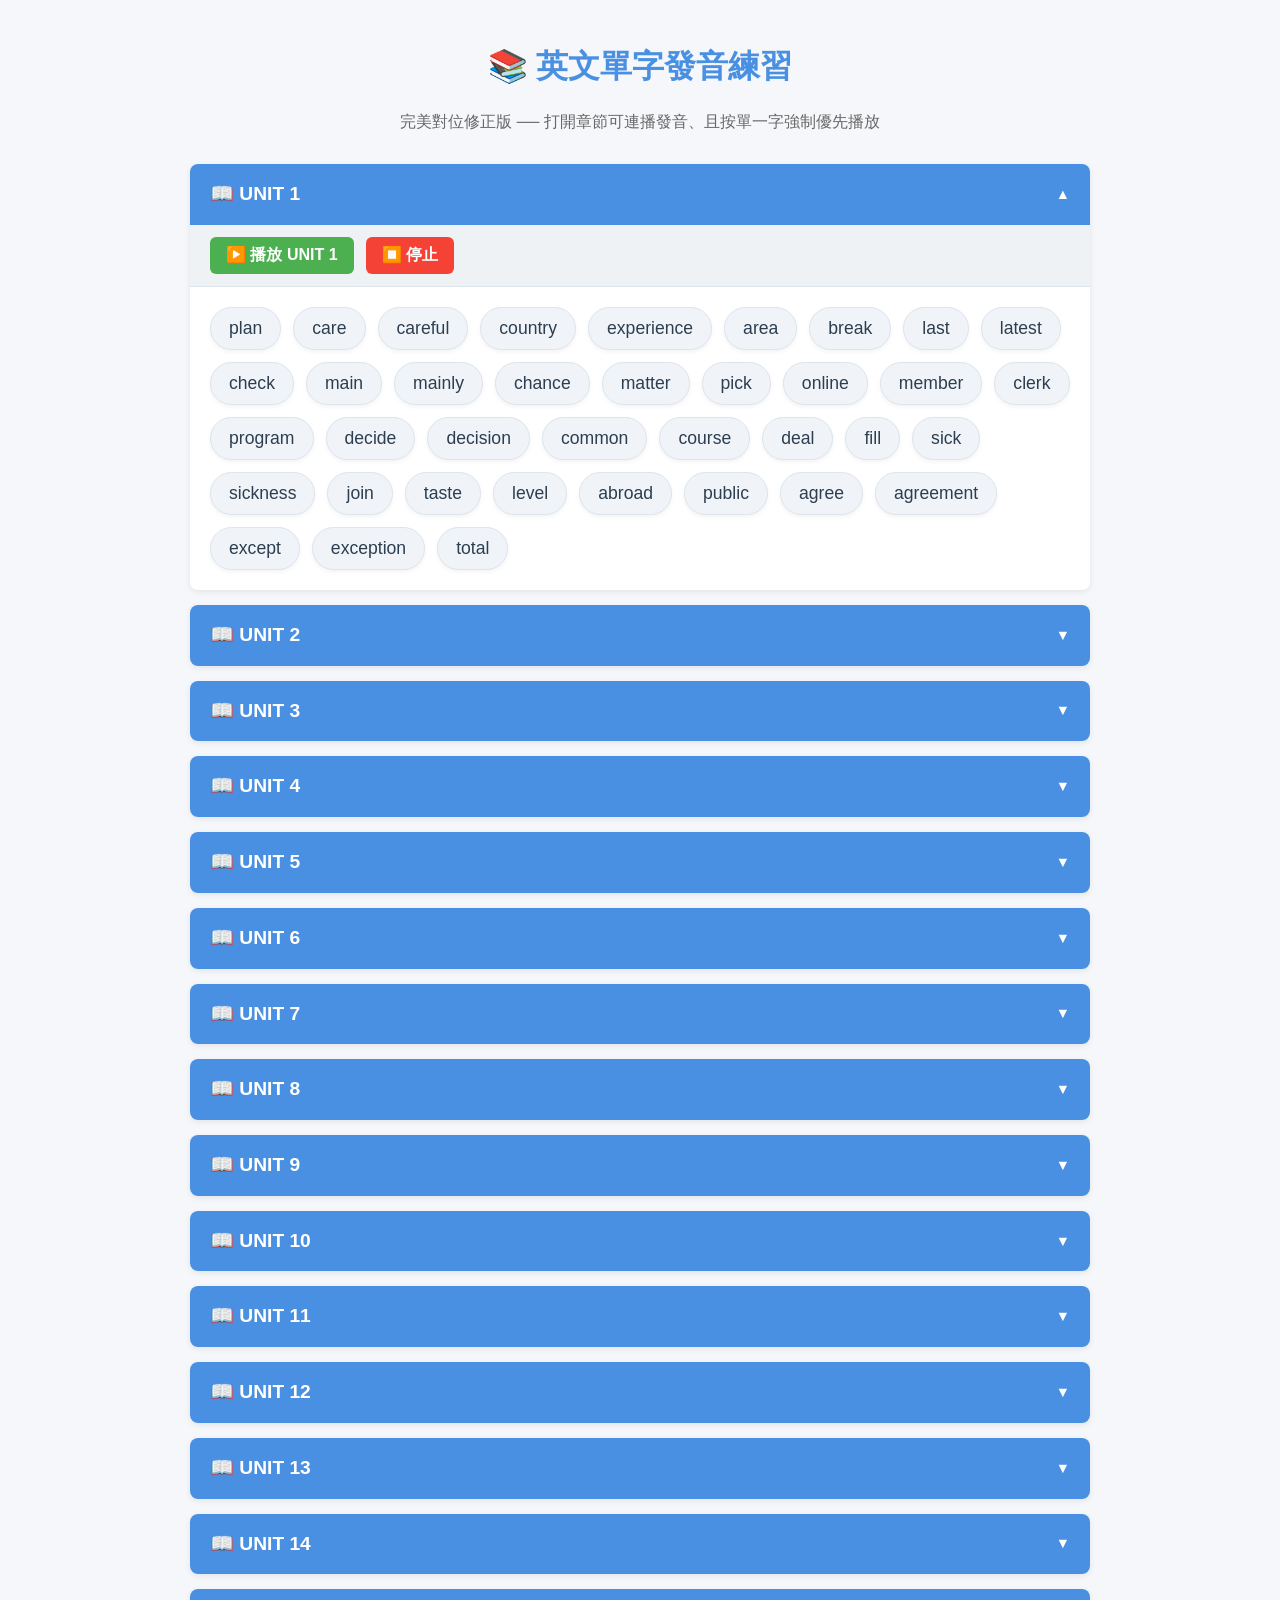
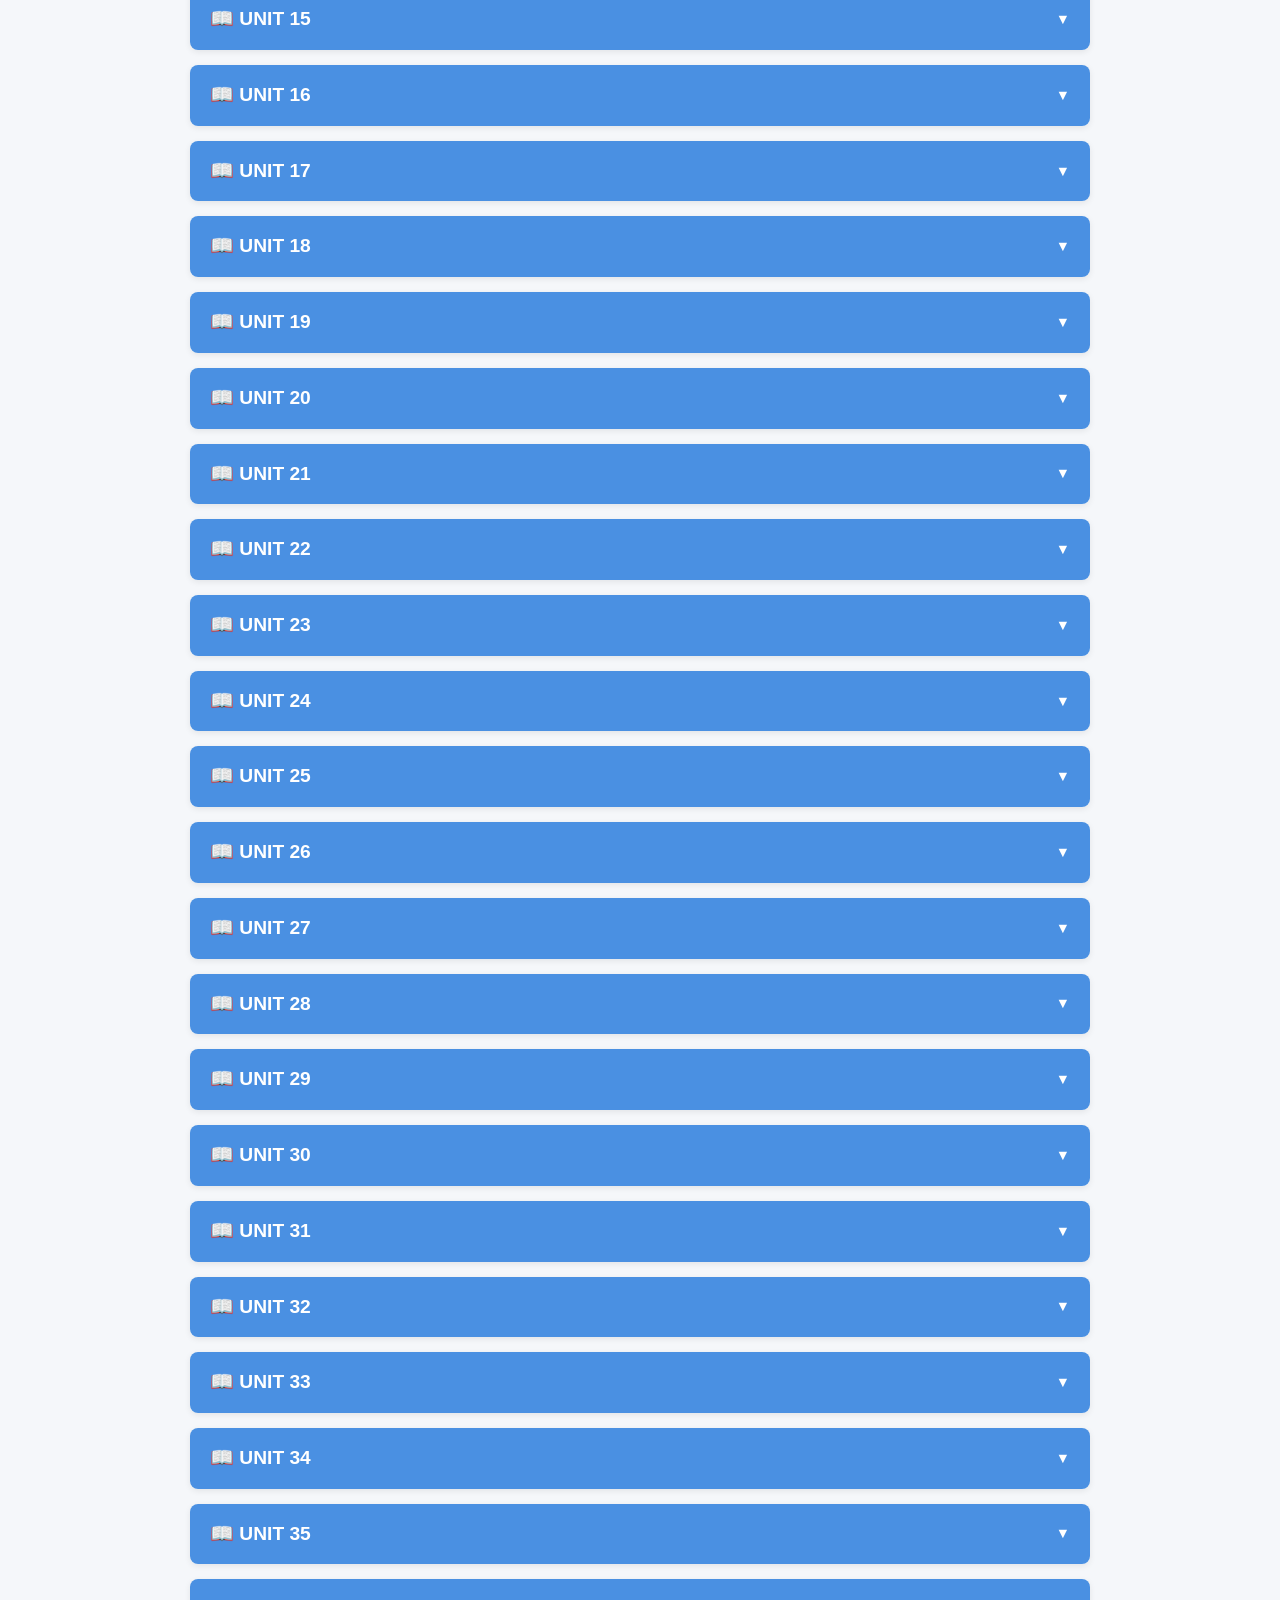
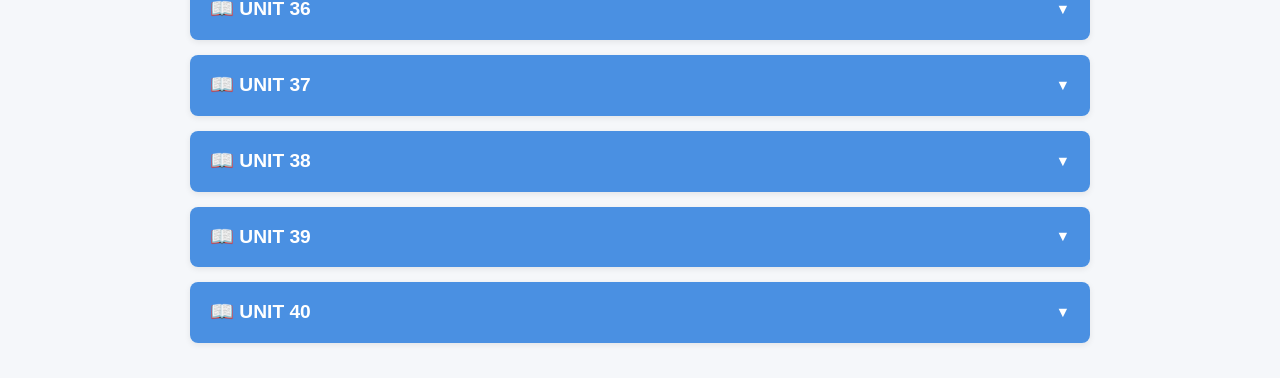
==== speak.html @ dc699356 "Add speak.html for English pronunciation practice" ====
<!DOCTYPE html>
<html lang="zh-TW">
<head>
    <meta charset="UTF-8">
    <meta name="viewport" content="width=device-width, initial-scale=1.0">
    <title>英文單字發音練習 (Units 1-40)</title>
    <style>
        :root {
            --primary-color: #4A90E2;
            --hover-color: #357ABD;
            --bg-color: #F5F7FA;
            --text-color: #333;
        }
        body {
            font-family: 'Segoe UI', Tahoma, Geneva, Verdana, sans-serif;
            background-color: var(--bg-color);
            color: var(--text-color);
            max-width: 900px;
            margin: 0 auto;
            padding: 20px;
            line-height: 1.6;
        }
        h1 {
            text-align: center;
            color: var(--primary-color);
            margin-bottom: 5px;
        }
        p.subtitle {
            text-align: center;
            color: #666;
            margin-bottom: 30px;
        }
        .unit-box {
            background: #fff;
            margin-bottom: 15px;
            border-radius: 8px;
            box-shadow: 0 2px 6px rgba(0,0,0,0.08);
            overflow: hidden;
        }
        summary {
            background-color: var(--primary-color);
            color: white;
            padding: 15px 20px;
            font-size: 1.2rem;
            font-weight: bold;
            cursor: pointer;
            list-style: none;
            transition: background-color 0.3s;
            display: flex;
            justify-content: space-between;
            align-items: center;
        }
        summary:hover {
            background-color: var(--hover-color);
        }
        summary::-webkit-details-marker {
            display: none;
        }
        summary::after {
            content: "▼";
            font-size: 0.9rem;
        }
        details[open] summary::after {
            content: "▲";
        }
        
        .controls-panel {
            background-color: #eef2f5;
            padding: 12px 20px;
            border-bottom: 1px solid #dce4ec;
            display: flex;
            gap: 12px;
            align-items: center;
        }
        .control-btn {
            border: none;
            padding: 8px 16px;
            font-size: 1rem;
            border-radius: 6px;
            cursor: pointer;
            font-weight: bold;
            transition: opacity 0.2s, transform 0.1s;
            display: flex;
            align-items: center;
            gap: 6px;
        }
        .control-btn:hover { opacity: 0.8; transform: scale(1.02); }
        .control-btn:active { transform: scale(0.98); }
        .play-all-btn { background-color: #4CAF50; color: white; }
        .stop-btn { background-color: #F44336; color: white; }
        
        .status-text {
            color: #555;
            font-size: 0.95rem;
            margin-left: auto;
            font-weight: bold;
        }

        .word-grid {
            display: flex;
            flex-wrap: wrap;
            gap: 12px;
            padding: 20px;
        }
        .word-btn {
            background-color: #f0f4f8;
            border: 1px solid #dce4ec;
            color: #2c3e50;
            padding: 10px 18px;
            font-size: 1.1rem;
            border-radius: 25px;
            cursor: pointer;
            transition: all 0.2s ease;
            box-shadow: 0 2px 4px rgba(0,0,0,0.05);
        }
        .word-btn:hover {
            background-color: #e2e8f0;
            border-color: #cbd5e1;
            transform: translateY(-2px);
            box-shadow: 0 4px 8px rgba(0,0,0,0.1);
        }
        .word-btn:active {
            transform: translateY(0);
        }
        
        /* 單字正在播放的超級突顯效果 */
        .playing {
            background-color: #ffd700 !important;
            border-color: #e6c200 !important;
            color: #000;
            transform: scale(1.08) translateY(-3px) !important;
            box-shadow: 0 5px 12px rgba(255, 215, 0, 0.5) !important;
            font-weight: bold;
        }
    </style>
</head>
<body>

    <h1>📚 英文單字發音練習</h1>
    <p class="subtitle">完美對位修正版 ── 打開章節可連播發音、且按單一字強制優先播放</p>

    <div id="vocabulary-container"></div>

    <script>
        // 資料載入：完整的 1~40 課清單
        const rawData = `
UNIT 1
plan, care, careful, country, experience, area, break, last, latest, check, main, mainly, chance, matter, pick, online, member, clerk, program, decide, decision, common, course, deal, fill, sick, sickness, join, taste, level, abroad, public, agree, agreement, except, exception, total
UNIT 2
able, disable, enable, ability, trip, allow, computer, final, finally, happen, treat, treatment, serious, serve, service, surprise, surprised, surprising, fight, notice, worry, worried, tip, act, action, share, raise, dress, traffic, film, drop, heat, attack, item, hurt, enter, paint, painting, throat, meal, hide
UNIT 3
interest, interested, interesting, collect, collection, difficult, difficulty, reason, reasonable, expect, unexpectedly, foreign, foreigner, celebrate, possible, possibility, language, light, lighten, medicine, medical, knowledge, dead, deadly, death, fail, failure, near, nearby, danger, dangerous, package, nature, natural, naturally, plant, feed, hit, terrible, terribly, terrific, pleasure, pleased, pleasant, practice, practical, robot, sore, insect, safe, safety, tie, bear
UNIT 4
order, disorder, believe, belief, through, throughout, mean, meaning, meaningful, means, interview, interviewer, restaurant, explain, explanation, repeat, repeatedly, hobby, power, powerful, lonely, loneliness, certain, certainly, appear, appearance, disappear, block, error, science, scientist, teenager, headache, shape, count, countless, race, slim, topic, sign, signature, signal, throw, square, strange, stranger, honest, honesty, probably, engineer
UNIT 5
popular, popularity, choose, choice, health, healthy, million, special, successful, success, succeed, wonder, wonderful, present, presentation, comfort, comfortable, define, definition, definitely, excellent, relate, relation, relative, relationship, note, notable, tidy, proud, sharp, subject, straight, perhaps, belong, bottom, upload, download, enjoyable, enjoyment, international, nation, national, ignore, local, offer, gain, skill, surface
UNIT 6
cause, company, worse, worsen, attention, provide, lower, energy, develop, development, improve, improvement, personal, personality, custom, customer, social, society, support, due, instead, waste, human, contact, statement, manage, manager, stress, stressful, system, diet, term, spread, control, disease, manner, fever, concern
UNIT 7
create, creative, creativity, creation, creature, travel, traveler, mention, favorite, favor, result, crisis, effort, cultural, culture, handle, design, designer, stage, realize, goal, amount, damage, simply, quality, prize, delay, figure, hall, event, track, author, thus, occur, host, rent, upset, major
UNIT 8
direct, director, direction, review, view, express, method, increase, punish, bother, spot, aim, shy, deny, truth, region, affect, score, loss, lack, aid, period, gather, match, stretch, unless, feature, alive, excuse, phrase, range, path, link
UNIT 9
introduce, introduction, position, wedding, balance, balanced, condition, available, character, survive, survival, regard, regards, discover, material, supply, especially, treasure, examine, average, crowd, crowded, object, border, mature, solution, approach, ordinary, rather, refuse, task, section, measure, marriage, climate
UNIT 10
effect, effective, ineffective, industry, industrial, ill, illness, purpose, message, project, weight, weigh, product, produce, discuss, discussion, consider, considerate, distant, distance, sense, sensitive, advice, advise, education, traditional, income, outcome, couple, whatever, platform, challenge, tour, tourist, delicious, sudden, remove, display, field, century, function, indeed, hurry
UNIT 11
image, imagine, imagination, source, resource, expert, domestic, regular, regularly, complete, completely, cancer, emotion, emotional, therefore, thirsty, thirst, conflict, doubt, doubtful, doubtless, rapid, rapidly, drug, drugstore, peace, peaceful, mass, massive, article, gym, text, metal, strike, soak, fault, force, status, sail, shine, trick, guide, describe, description
UNIT 12
contain, container, reject, rejection, active, activity, general, generally, accept, acceptable, deliver, delivery, form, formal, informal, chain, latter, surf, shoot, shot, diary, praise, divide, liquid, firm, speed, blame, debate, tiny, trade, suit, suitable, detail, flat, curious, rubber, toast, target, roof, scare
UNIT 13
entire, entirely, recent, recently, pattern, charge, recharge, cure, curable, pain, painkiller, perfect, spirit, degree, former, slide, symbol, press, pressure, greet, greeting, worth, soft, softly, soften, solve, reply, factor, seek, tax, ideal, repair, claim, edge, minor, slip, absent, duty, flight
UNIT 14
jam, plain, chase, dull, blood, bleed, attempt, broad, master, folk, argue, argument, court, opinion, escape, gold, golden, bend, justice, legal, illegal, settle, settler, fair, fairly, pale, mask, liberal, shame, smooth, network, networking, gram, kilogram, deadline, dialogue, schedule, positive
UNIT 15
protect, protection, addition, additional, government, environment, environmental, patient, impatient, patiently, temperature, novel, novelty, promise, promising, proper, properly, exist, existence, forward, switch, advance, swallow, address, meter, kilometer, current, currently, central, enemy, cheer, cheerful, journal, cycle, recycle, burden, internal, stream, combine, grain, victory, quantity, command
UNIT 16
connect, connection, prove, proof, compare, comparison, indicate, expend, expense, generous, vote, cancel, value, valuable, invaluable, origin, original, originally, judge, judgment, respond, response, neighbor, neighborhood, obvious, obviously, fashion, old-fashioned, complex, progress, particular, propose, appetite, brilliant, religion, religious, contract, account, blanket, humble, wealthy, wealth, operate, operation, negative, congratulation
UNIT 17
inform, information, attract, attractive, attraction, reduce, risk, prevent, preventive, prevention, replace, global, concert, variety, various, promote, promotion, release, relax, relaxed, relaxing, pity, spite, exchange, process, graduate, advantage, opportunity, remind, citizen, breast, passenger, hire, bet, admire, career, tropical, achieve, achievement, downtown
UNIT 18
passage, suggest, suggestion, prefer, preference, include, including, apply, applicant, application, remain, salary, rate, plastic, statue, medium, harm, harmful, passport, persuade, adventure, adventurous, standard, standardize, partner, partnership, technology, locate, location, suffer, complain, complaint, crop, twist, sweat, barely, edit, editor, organize, organization, stare, tend, talent
UNIT 19
encourage, encouraging, discourage, discouraging, influence, influential, similar, similarity, similarly, depend, dependent, limit, limited, limitation, memory, memorize, chemical, chemistry, afford, victim, lobby, honor, detect, amazed, amazing, desire, destroy, regret, reserve, reservation, budget, float, headline, discount, hunger, vehicle, invent, inventor, invention, extreme, extremely, secure, security, decrease, journey, assist, assistant, assistance, situation
UNIT 20
found, founder, foundation, attend, attendance, appreciate, appreciation, commercial, commerce, warn, warning, unite, united, request, unique, relieve, relief, occasion, occasional, explore, exploration, constant, constantly, injure, injury, jealous, jealousy, recognize, humor, humorous, technique, bacteria, eager, eagerly, credit, drag, rank, flame, flash, crash, rocket, rely, label, tough, engage
UNIT 21
receipt, receive, reception, receptionist, trend, trendy, starve, starvation, announce, announcement, crime, criminal, previous, decorate, decoration, transport, transportation, dessert, greedy, capture, coach, rob, robber, robbery, leisure, wisdom, urban, stable, portion, vanish, react, reaction, threat, medal, deed, dip, mental, athlete, athletic, harbor, pill, profit, specific
UNIT 22
electrical, electricity, electronic, sufficient, emphasize, emphasis, respect, respective, poison, poisonous, necessary, necessity, unnecessary, emergency, frighten, gamble, aware, awareness, suspect, breathe, breath, scene, scenery, staff, clip, leak, skip, client, suicide, gossip, heal, spill, spoil, county, tight, sincere, temper, scream, scatter, laundry
UNIT 23
behave, behavior, accident, accidental, confident, confidence, maintain, maintenance, appeal, appealing, mission, vitamin, fortunate, fortune, structure, import, innocent, chill, chilly, previous, precious, envious, envy, faith, faithful, postpone, dim, property, anxiety, anxious, murder, murderer, committee, moisture, optimistic, vacant, vacancy, poverty, capable, capacity, perform, performance, conclude, conclusion, humankind, conscious, consciously, unconscious
UNIT 24
element, advertise, advertisement, political, politician, exhibit, exhibition, restrict, restriction, determine, determined, determination, impress, impression, impressive, permit, permission, quote, quotation, reveal, strength, strengthen, surround, surroundings, significant, hint, dairy, dizzy, remote, hollow, misery, elevator, muscle, mystery, crew, fuel, lung, election, export, arrest, polar, pole, violent, violence
UNIT 25
lifestyle, worldwide, disappointed, exact, exactly, university, population, department, melt, confuse, confusing, eventually, conversation, actually, diving, principle, primary, primarily, terrorist, homemade, friendship, participate, participant, charming, instrument, principal, strict, strictly, classical, normal, attitude, individual, instant, instantly, ambulance, pollute, pollution
UNIT 26
represent, representative, vision, visible, visualize, scholar, scholarship, clue, pilot, glance, pause, slave, mess, yell, dust, dusty, rough, survey, horrible, naked, pour, grocery, microwave, opposite, oppose, emperor, inferior, ambition, ambitious, moral, immoral, observe, observation, confirm, immediate, immediately, casual, casualty, compete, competitive, competitor, competition, democracy, strategy
UNIT 27
appoint, appointment, virus, despite, research, researcher, consume, consumer, website, webpage, species, access, publish, contrast, involve, obstacle, site, fame, refer, reference, occupy, occupation, financial, impact, quarrel, otherwise, apology, apologize, forecast, classify, imply, consist, preserve, drown, humid, deposit, awesome, awful
UNIT 28
furthermore, contribute, contribution, contributor, identity, identical, identify, percent, percentage, associate, association, volunteer, voluntary, evident, evidence, route, annoy, inspire, inspiring, inspiration, pace, priority, solar, charity, recover, recovery, bargain, monitor, overcome, estimate, encounter, option, optional, resolve, resolution, revise, revision, possess, possession, convince, convinced, convincing, critical, criticism, pregnant, pregnancy, potential, potentially, mechanic, scarcely
UNIT 29
entertain, entertaining, entertainer, entertainment, addict, addicted, addiction, predict, predictable, prediction, dominate, dominant, community, accomplish, accomplishment, cooperate, cooperation, economic, economy, marathon, exaggerate, compose, composition, invade, invasion, expose, disturb, commit, disaster, calorie, insult, essential, expand, gender, concept, issue, urge, urgent, device, demand, establish, endanger, neglect, infant
UNIT 30
annual, anniversary, differ, difference, genetic, gene, infect, infection, elementary, regulation, manufacture, convention, conventional, intend, interfere, luxury, luxurious, campaign, facility, emerge, emerging, interact, interaction, digital, invest, investment, margin, transform, transformation, dignity, contest, construct, construction, grateful, gratitude, virtue, rural, accuse, cherish, protest, refund, fantastic
UNIT 31
workplace, physical, physics, exhaust, exhausted, delicate, incredible, incredibly, artificial, agency, agent, translate, translation, comic, comedy, numerous, aspect, tolerate, obtain, battery, enlarge, analyze, cabinet, absorb, loyal, loyalty, reward, rewarded, rescue, boast, retire, retired, retirement, ruin, defeat, shift, spare, vast, shelter, enormous
UNIT 32
calculate, calculation, launch, offend, offensive, oxygen, disguise, reflect, reflection, statistic, admit, admission, explode, explosion, communicate, communication, concentrate, illustrate, illustration, outstanding, reputation, vegetarian, suspicious, nightmare, demonstrate, demonstration, alternative, companion, instruct, instruction, interrupt, interruption, landscape, magnificent, prosperous, tremendous, atmosphere, professional, employee, employer, employment, approval, disapprove
UNIT 33
fluent, fluency, insurance, delight, alert, labor, divorce, context, makeup, convey, welfare, costume, counter, software, hardware, surgery, deserve, tragic, tragedy, collapse, split, witch, transfer, arise, chew, privacy, mild, mildly, digest, digestion, rebel, rebellious, rebellion, withdraw, miserable, splendid, blossom
UNIT 34
isolate, isolation, assign, assignment, mineral, tremble, abstract, diligent, tension, comment, discipline, ethnic, scratch, literature, reunion, nuclear, content, pursuit, pursue, surrender, household, modest, modesty, obey, obedient, absolute, absolutely, ancient, ancestor, partial, partially, accompany, register, registration, refuge, refugee, portrait, portray, moderate, complicate, complicated, maximum
UNIT 35
require, requirement, gradual, gradually, reluctant, reluctantly, defend, defender, diverse, diversity, resign, resignation, assembly, assemble, distribute, distribution, frustrate, frustrated, frustration, immigrant, immigrate, genuine, genuinely, equipment, inflate, inflation, intimate, intimately, fulfill, fulfillment, resemble, resemblance, ingredient, consequence, consequently, satisfy, satisfaction, satisfactory, conserve, conservative, responsible, responsibility, negotiate, negotiation, generation, appropriate, appropriately, accurate, accuracy, hesitate, hesitation, pronounce, pronunciation, autobiography, audience, circumstance
UNIT 36
donate, donation, purchase, destination, recommend, recommendation, abuse, decline, resume, résumé, scan, scanner, terminal, symptom, document, likewise, appliance, component, distract, distracted, pedestrian, perspective, stock, kidnap, weird, series, submit, massage, resident, prospect, gorgeous, tempt, temptation, conceal, errand, vendor
UNIT 37
caution, cautious, cautiously, layer, confine, notion, conduct, bias, vomit, qualify, qualified, qualification, highlight, upgrade, delete, deletion, embrace, worship, resort, valid, arouse, dedicate, dedication, disrupt, rational, rationally, allergic, allergy, extensive, extensively, convict, conviction, grant, extinct, extinction, vague, recruit, convert, experiment, strain, ceremony
UNIT 38
benefit, beneficial, frequently, declare, declaration, chronic, provoke, souvenir, shuttle, interior, shortage, generate, generator, acquire, acquisition, exclude, nutrition, nutrient, nutritious, corporation, ultimately, president, presidential, embarrassed, embarrassing, champion, championship, fascinate, fascinated, version, swift, swiftly, supervise, supervisor, shiver, vertical, recession, immune, prescribe, sequence, institution, intelligent
UNIT 39
infer, fertilizer, refresh, apparently, vibrate, vibration, distress, enterprise, handicapped, wellness, lotion, dental, stimulus, stimulate, persist, persistence, esteem, opponent, flaw, flawless, banquet, lottery, coral, coupon, accessory, statesman, abundant, abundance, diagnosis, diagnose, certificate, equator, coastline, reckless, nonetheless, compatible
UNIT 40
passerby, manpower, unfortunate, unfortunately, dosage, famine, habitat, inhabit, inhabitant, inherit, ridicule, ridiculous, evolve, evolution, evolutionary, irritate, irritation, unforgettable, overdose, withstand, aborigine, stamina, fingerprint, contemporary, expel, colonist, skeptical, designate, investigate, investigation, philosopher, philosophical, psychology, psychological, distinguish, distinguished, compromise, distinct, distinctive, distinction, pessimistic, pessimism, enthusiasm, enthusiastic, prohibit, prohibition
        `;

        // 為了修復你發現的問題，這邊改以強化的架構先把純資料建構出來：
        // 陣列長這樣: [ {name: "UNIT 1", words:["plan", "care"...]} ... ]
        const unitsData =[];
        let currentParseUnit = null;

        const lines = rawData.trim().split('\n');
        for(let textLine of lines){
            let line = textLine.trim();
            if (!line) continue;

            if (line.startsWith('UNIT')) {
                currentParseUnit = {
                    name: line,
                    words:[]
                };
                unitsData.push(currentParseUnit);
            } else if(currentParseUnit) {
                let wArr = line.split(',').map(w => w.trim()).filter(w => w.length > 0);
                currentParseUnit.words.push(...wArr);
            }
        }

        const container = document.getElementById('vocabulary-container');
        let globalPlayInterrupt = false; 
        const allDetailsBoxes =[];

        // 這個函數讓任何語音安全結束與重新復位
        function stopAndClearStatus() {
            globalPlayInterrupt = true; // 發送信號要求後面的語音不再連播
            window.speechSynthesis.cancel();
            
            // 取消全頁面的發光狀態
            document.querySelectorAll('.word-btn').forEach(btn => btn.classList.remove('playing'));
            // 讓所有的文字都重置為安靜
            document.querySelectorAll('.status-text').forEach(st => st.textContent = "");
        }

        // 當全部清單掃完並變成 Object 物件之後，正式構建按鈕區：
        unitsData.forEach((unitObj, idx) => {
            
            const unitBox = document.createElement('details');
            unitBox.className = 'unit-box';
            if(idx === 0) unitBox.open = true; // 只打開第一單元
            allDetailsBoxes.push(unitBox);

            // 選單單一開闔設計
            unitBox.addEventListener('toggle', (e) => {
                if (e.target.open) {
                    allDetailsBoxes.forEach(b => {
                        if (b !== unitBox && b.open) {
                            b.open = false; 
                        }
                    });
                }
            });

            // 標題 summary
            const summary = document.createElement('summary');
            summary.textContent = "📖 " + unitObj.name;
            unitBox.appendChild(summary);

            // 控制列面板
            const controlPanel = document.createElement('div');
            controlPanel.className = 'controls-panel';
            
            const playUnitBtn = document.createElement('button');
            playUnitBtn.className = 'control-btn play-all-btn';
            playUnitBtn.innerHTML = '▶️ 播放 ' + unitObj.name; 

            const stopBtn = document.createElement('button');
            stopBtn.className = 'control-btn stop-btn';
            stopBtn.innerHTML = '⏹️ 停止';

            const statusTextEl = document.createElement('span');
            statusTextEl.className = 'status-text';

            controlPanel.appendChild(playUnitBtn);
            controlPanel.appendChild(stopBtn);
            controlPanel.appendChild(statusTextEl);
            unitBox.appendChild(controlPanel);

            // 單字區域 DOM 建立
            const gridWrap = document.createElement('div');
            gridWrap.className = 'word-grid';
            const allBtnNodes =[];

            unitObj.words.forEach((wordText) => {
                const btnNode = document.createElement('button');
                btnNode.className = 'word-btn';
                btnNode.textContent = wordText;
                gridWrap.appendChild(btnNode);
                allBtnNodes.push({ text: wordText, el: btnNode }); // 把按鈕記憶起來配對
            });
            unitBox.appendChild(gridWrap);

            // ▼ [最核心的除錯修復區] 直接利用安全封閉式作用域呼叫播音，不用擔心跑掉！
            
            // "播放這整課" 的流程邏輯
            playUnitBtn.onclick = () => {
                stopAndClearStatus();
                globalPlayInterrupt = false; // 解除阻止訊號

                statusTextEl.textContent = "🔊 正在連續播放...";
                statusTextEl.style.color = "#4CAF50";

                // 利用 index 一個一個照順序去叫單字發聲
                function playSequentially(currentIndex) {
                    if (globalPlayInterrupt || currentIndex >= allBtnNodes.length) {
                        if (!globalPlayInterrupt) {
                             statusTextEl.textContent = "✅ " + unitObj.name + " 已經順暢播放完畢";
                        }
                        return; // 如果收到終止信號或者唸到底部了就停下。
                    }

                    const wordObject = allBtnNodes[currentIndex];
                    const utterance = new SpeechSynthesisUtterance(wordObject.text);
                    utterance.lang = 'en-US';
                    utterance.rate = 0.85;

                    utterance.onstart = () => {
                        wordObject.el.classList.add('playing');
                        // 跟著節奏會動的滾軸！讓你唸到哪畫面前往哪
                        wordObject.el.scrollIntoView({ behavior: 'smooth', block: 'center' });
                    };

                    utterance.onend = () => {
                        wordObject.el.classList.remove('playing');
                        if (!globalPlayInterrupt) {
                            setTimeout(() => playSequentially(currentIndex + 1), 600); // 停頓 0.6 秒接著唸下一句
                        }
                    };

                    utterance.onerror = (e) => {
                        wordObject.el.classList.remove('playing');
                        if (!globalPlayInterrupt) {
                             // 少數設備容易把快速重啟當成error跳過，直接前進下一發音：
                             setTimeout(() => playSequentially(currentIndex + 1), 100); 
                        }
                    }

                    // 強迫緩衝小 Delay (非常關鍵：讓iOS / Windows在 cancel 後準備時間發聲才不會重疊成怪音)
                    setTimeout(()=>{
                        if (!globalPlayInterrupt) window.speechSynthesis.speak(utterance);
                    }, 50);
                }

                // 直接命令從這個區塊第一句開始念！絕對100%指回正確課文：
                playSequentially(0);
            };

            // "強制中止" 按鍵邏輯
            stopBtn.onclick = () => stopAndClearStatus();

            // 若要強制自己"按任意個別的按鈕強制切進去唸"
            allBtnNodes.forEach(wordData => {
                wordData.el.onclick = () => {
                    // 同樣直接暴力砍掉一切干擾！
                    stopAndClearStatus();

                    const singelUtterance = new SpeechSynthesisUtterance(wordData.text);
                    singelUtterance.lang = 'en-US';
                    singelUtterance.rate = 0.85; 

                    singelUtterance.onstart = () => wordData.el.classList.add('playing');
                    singelUtterance.onend = () => wordData.el.classList.remove('playing');
                    singelUtterance.onerror = () => wordData.el.classList.remove('playing');
                    
                    // 用Timeout防備各大廠覽器自帶的 "切太快就不唸新東西" bug 緩衝。
                    setTimeout(()=>{
                        window.speechSynthesis.speak(singelUtterance);
                    }, 80);
                };
            });

            // 繪製結果附加給 HTML大框框！
            container.appendChild(unitBox);
        });

        // 當離開此分頁或重新整理時直接安靜收口！
        window.onbeforeunload = function() {
            window.speechSynthesis.cancel();
        };

    </script>
</body>
</html>
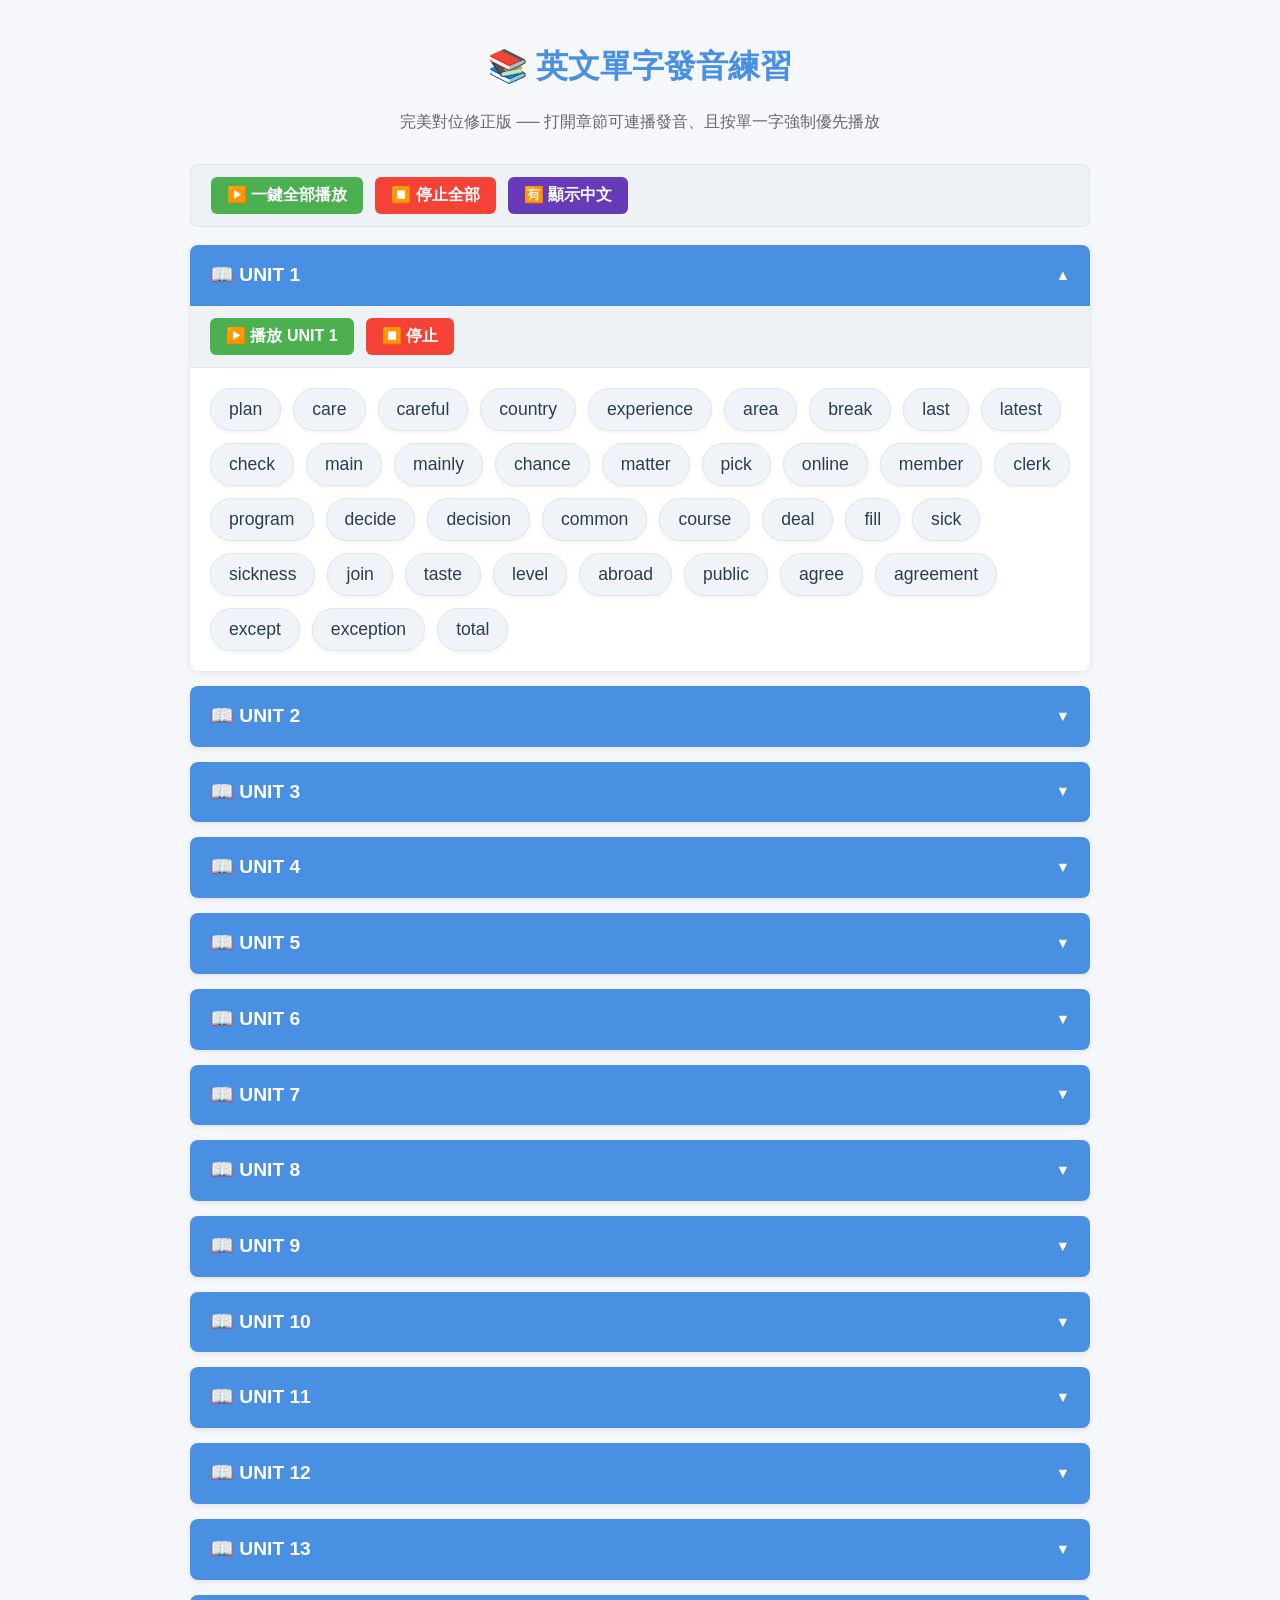
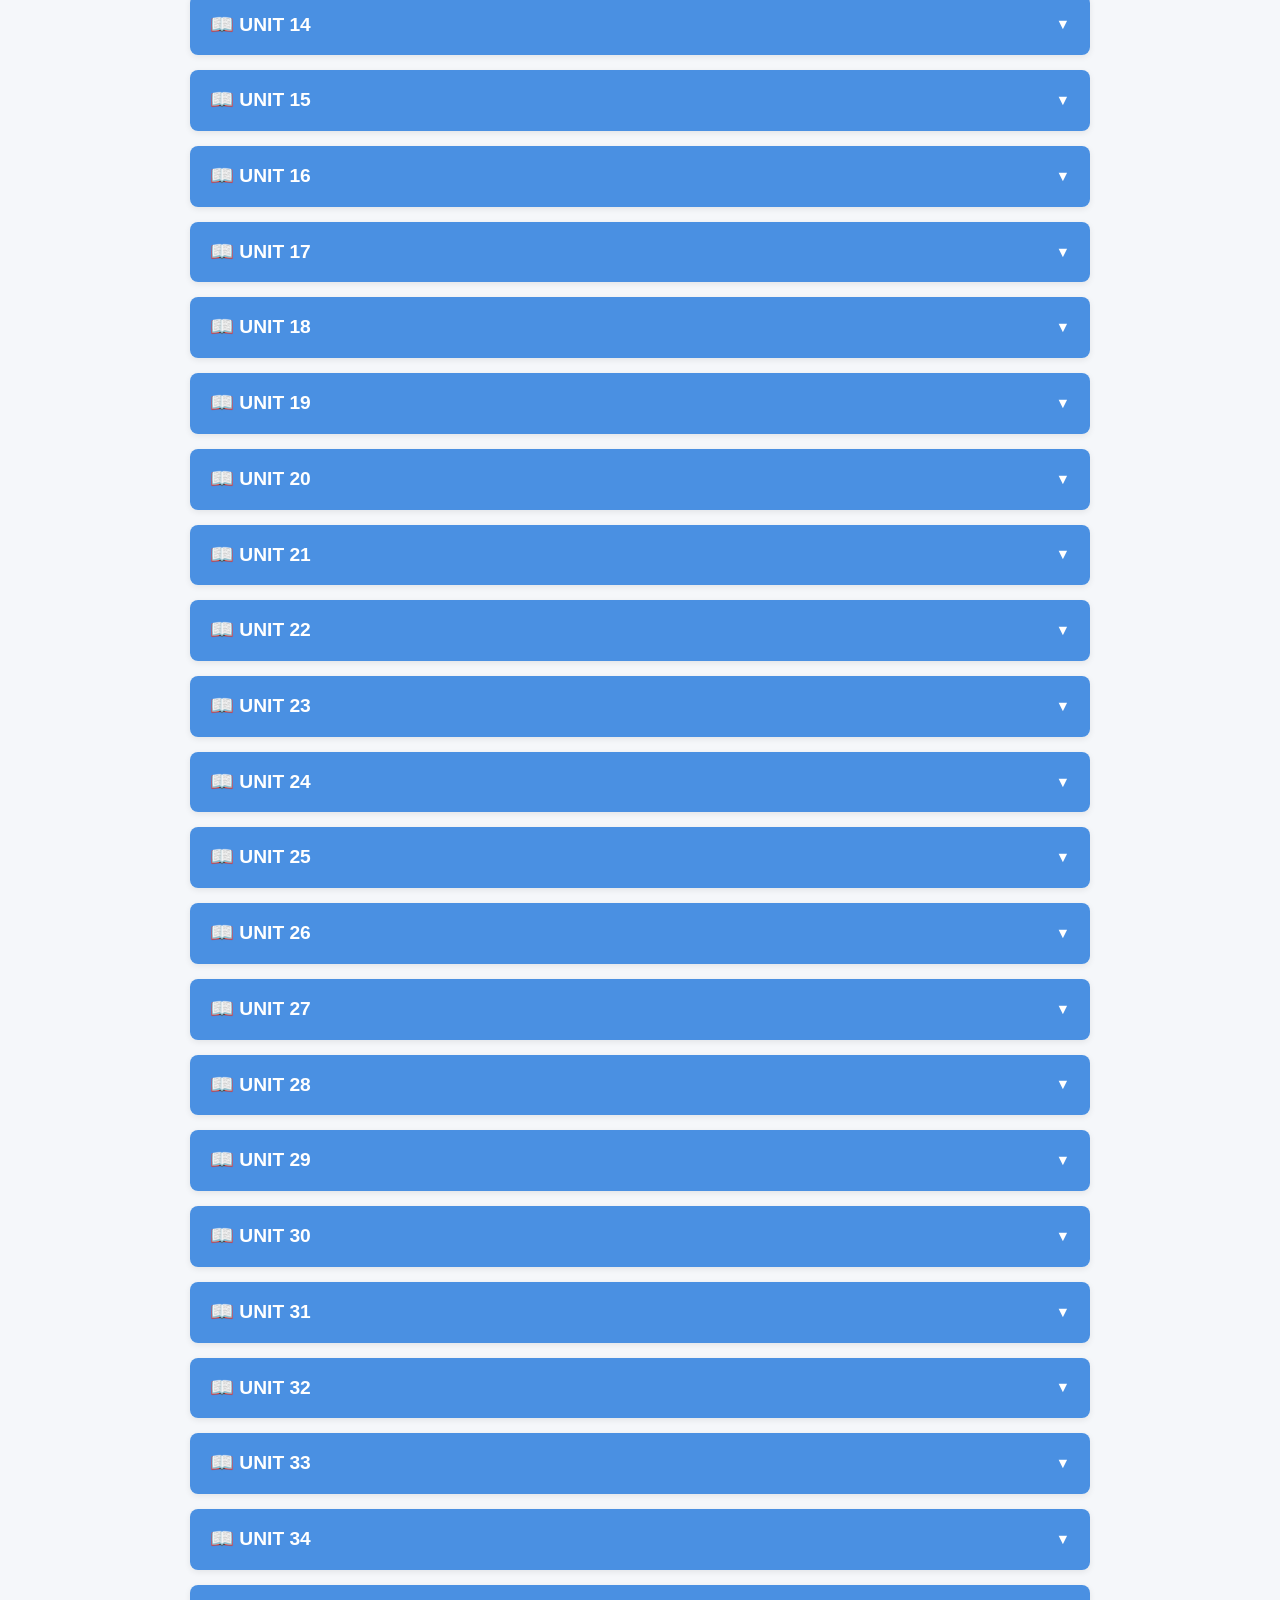
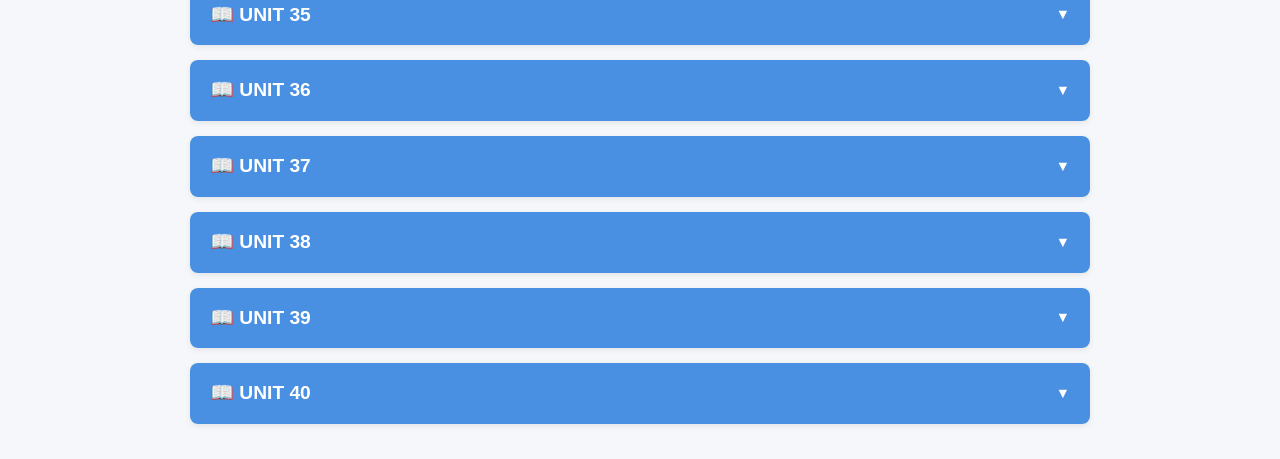
==== commit d45c44f0: "feat: add global play-all and chinese toggle in speak page Agent-Logs-Url: https://github.com/klenim" ====
--- a/speak.html
+++ b/speak.html
@@ -88,6 +88,12 @@
         .control-btn:active { transform: scale(0.98); }
         .play-all-btn { background-color: #4CAF50; color: white; }
         .stop-btn { background-color: #F44336; color: white; }
+        .toggle-zh-btn { background-color: #673AB7; color: white; }
+        .global-controls {
+            margin-bottom: 18px;
+            border-radius: 8px;
+            border: 1px solid #dce4ec;
+        }
         
         .status-text {
             color: #555;
@@ -138,6 +144,13 @@
 
     <h1>📚 英文單字發音練習</h1>
     <p class="subtitle">完美對位修正版 ── 打開章節可連播發音、且按單一字強制優先播放</p>
+
+    <div id="global-controls" class="controls-panel global-controls">
+        <button id="play-all-units-btn" class="control-btn play-all-btn">▶️ 一鍵全部播放</button>
+        <button id="global-stop-btn" class="control-btn stop-btn">⏹️ 停止全部</button>
+        <button id="toggle-zh-btn" class="control-btn toggle-zh-btn">🈶 顯示中文</button>
+        <span id="global-status-text" class="status-text"></span>
+    </div>
 
     <div id="vocabulary-container"></div>
 
@@ -249,8 +262,16 @@
         }
 
         const container = document.getElementById('vocabulary-container');
+        const playAllUnitsBtn = document.getElementById('play-all-units-btn');
+        const globalStopBtn = document.getElementById('global-stop-btn');
+        const toggleZhBtn = document.getElementById('toggle-zh-btn');
+        const globalStatusTextEl = document.getElementById('global-status-text');
         let globalPlayInterrupt = false; 
         const allDetailsBoxes =[];
+        const allWordNodes = [];
+        const chineseMap = new Map();
+        let chineseMapLoaded = false;
+        let showChinese = false;
 
         // 這個函數讓任何語音安全結束與重新復位
         function stopAndClearStatus() {
@@ -263,6 +284,95 @@
             document.querySelectorAll('.status-text').forEach(st => st.textContent = "");
         }
 
+        function normalizeWordKey(word) {
+            return String(word || '').trim().toLowerCase();
+        }
+
+        function extractChineseMeaning(rawMeaning) {
+            return String(rawMeaning || '')
+                .replace(/\((?:v|n|adj|adv|prep|vt|vi|conj|pron)\.?\)/gi, '')
+                .replace(/(?:^|\s)(?:v|n|adj|adv|prep|vt|vi|conj|pron)\.(?=\s|$)/gi, ' ')
+                .replace(/[;；]/g, '、')
+                .replace(/\s+/g, ' ')
+                .trim();
+        }
+
+        function parseChineseContent(contentText) {
+            String(contentText || '').split('\n').forEach((lineText) => {
+                const line = lineText.trim();
+                if (!line) return;
+                const match = line.match(/^([A-Za-z][A-Za-z\-']*)\s+(.+)$/);
+                if (!match) return;
+                const enWord = match[1];
+                const zhRaw = extractChineseMeaning(match[2]);
+                if (!zhRaw) return;
+                const key = normalizeWordKey(enWord);
+                if (!chineseMap.has(key)) chineseMap.set(key, zhRaw);
+            });
+        }
+
+        async function ensureChineseMapLoaded() {
+            if (chineseMapLoaded) return;
+            const filePaths = Array.from({ length: 40 }, (_, idx) => `high/unit${idx + 1}.js`);
+            const results = await Promise.all(
+                filePaths.map(path => fetch(path).then(r => (r.ok ? r.text() : "")).catch(() => ""))
+            );
+            results.forEach(fileText => {
+                const match = String(fileText).match(/content:\s*`([\s\S]*?)`/);
+                if (match && match[1]) parseChineseContent(match[1]);
+            });
+            chineseMapLoaded = true;
+        }
+
+        function refreshWordLabels() {
+            allWordNodes.forEach(wordData => {
+                const key = normalizeWordKey(wordData.text);
+                const zh = chineseMap.get(key);
+                wordData.el.textContent = (showChinese && zh)
+                    ? `${wordData.text} ｜ ${zh}`
+                    : wordData.text;
+            });
+        }
+
+        function openCurrentUnit(unitBox) {
+            if (!unitBox.open) unitBox.open = true;
+        }
+
+        function playSequentially(wordNodes, onDone) {
+            function playNext(currentIndex) {
+                if (globalPlayInterrupt || currentIndex >= wordNodes.length) {
+                    if (!globalPlayInterrupt && typeof onDone === 'function') onDone();
+                    return;
+                }
+
+                const wordObject = wordNodes[currentIndex];
+                const utterance = new SpeechSynthesisUtterance(wordObject.text);
+                utterance.lang = 'en-US';
+                utterance.rate = 0.85;
+
+                utterance.onstart = () => {
+                    openCurrentUnit(wordObject.unitBox);
+                    wordObject.el.classList.add('playing');
+                    wordObject.el.scrollIntoView({ behavior: 'smooth', block: 'center' });
+                };
+
+                utterance.onend = () => {
+                    wordObject.el.classList.remove('playing');
+                    if (!globalPlayInterrupt) setTimeout(() => playNext(currentIndex + 1), 600);
+                };
+
+                utterance.onerror = () => {
+                    wordObject.el.classList.remove('playing');
+                    if (!globalPlayInterrupt) setTimeout(() => playNext(currentIndex + 1), 100);
+                };
+
+                setTimeout(() => {
+                    if (!globalPlayInterrupt) window.speechSynthesis.speak(utterance);
+                }, 50);
+            }
+            playNext(0);
+        }
+
         // 當全部清單掃完並變成 Object 物件之後，正式構建按鈕區：
         unitsData.forEach((unitObj, idx) => {
             
@@ -317,7 +427,9 @@
                 btnNode.className = 'word-btn';
                 btnNode.textContent = wordText;
                 gridWrap.appendChild(btnNode);
-                allBtnNodes.push({ text: wordText, el: btnNode }); // 把按鈕記憶起來配對
+                const wordData = { text: wordText, el: btnNode, unitBox };
+                allBtnNodes.push(wordData); // 把按鈕記憶起來配對
+                allWordNodes.push(wordData);
             });
             unitBox.appendChild(gridWrap);
 
@@ -330,50 +442,9 @@
 
                 statusTextEl.textContent = "🔊 正在連續播放...";
                 statusTextEl.style.color = "#4CAF50";
-
-                // 利用 index 一個一個照順序去叫單字發聲
-                function playSequentially(currentIndex) {
-                    if (globalPlayInterrupt || currentIndex >= allBtnNodes.length) {
-                        if (!globalPlayInterrupt) {
-                             statusTextEl.textContent = "✅ " + unitObj.name + " 已經順暢播放完畢";
-                        }
-                        return; // 如果收到終止信號或者唸到底部了就停下。
-                    }
-
-                    const wordObject = allBtnNodes[currentIndex];
-                    const utterance = new SpeechSynthesisUtterance(wordObject.text);
-                    utterance.lang = 'en-US';
-                    utterance.rate = 0.85;
-
-                    utterance.onstart = () => {
-                        wordObject.el.classList.add('playing');
-                        // 跟著節奏會動的滾軸！讓你唸到哪畫面前往哪
-                        wordObject.el.scrollIntoView({ behavior: 'smooth', block: 'center' });
-                    };
-
-                    utterance.onend = () => {
-                        wordObject.el.classList.remove('playing');
-                        if (!globalPlayInterrupt) {
-                            setTimeout(() => playSequentially(currentIndex + 1), 600); // 停頓 0.6 秒接著唸下一句
-                        }
-                    };
-
-                    utterance.onerror = (e) => {
-                        wordObject.el.classList.remove('playing');
-                        if (!globalPlayInterrupt) {
-                             // 少數設備容易把快速重啟當成error跳過，直接前進下一發音：
-                             setTimeout(() => playSequentially(currentIndex + 1), 100); 
-                        }
-                    }
-
-                    // 強迫緩衝小 Delay (非常關鍵：讓iOS / Windows在 cancel 後準備時間發聲才不會重疊成怪音)
-                    setTimeout(()=>{
-                        if (!globalPlayInterrupt) window.speechSynthesis.speak(utterance);
-                    }, 50);
-                }
-
-                // 直接命令從這個區塊第一句開始念！絕對100%指回正確課文：
-                playSequentially(0);
+                playSequentially(allBtnNodes, () => {
+                    statusTextEl.textContent = "✅ " + unitObj.name + " 已經順暢播放完畢";
+                });
             };
 
             // "強制中止" 按鍵邏輯
@@ -404,6 +475,35 @@
             container.appendChild(unitBox);
         });
 
+        playAllUnitsBtn.onclick = () => {
+            stopAndClearStatus();
+            globalPlayInterrupt = false;
+            globalStatusTextEl.textContent = "🔊 正在一鍵播放全部單字...";
+            globalStatusTextEl.style.color = "#4CAF50";
+            playSequentially(allWordNodes, () => {
+                globalStatusTextEl.textContent = "✅ 全部單字播放完畢";
+            });
+        };
+
+        globalStopBtn.onclick = () => stopAndClearStatus();
+
+        toggleZhBtn.onclick = async () => {
+            if (!showChinese) {
+                globalStatusTextEl.textContent = "📚 正在載入中文資料...";
+                globalStatusTextEl.style.color = "#673AB7";
+                await ensureChineseMapLoaded();
+                showChinese = true;
+                toggleZhBtn.textContent = "🈚 隱藏中文";
+                refreshWordLabels();
+                globalStatusTextEl.textContent = "✅ 已顯示中文";
+            } else {
+                showChinese = false;
+                toggleZhBtn.textContent = "🈶 顯示中文";
+                refreshWordLabels();
+                globalStatusTextEl.textContent = "✅ 已隱藏中文";
+            }
+        };
+
         // 當離開此分頁或重新整理時直接安靜收口！
         window.onbeforeunload = function() {
             window.speechSynthesis.cancel();
